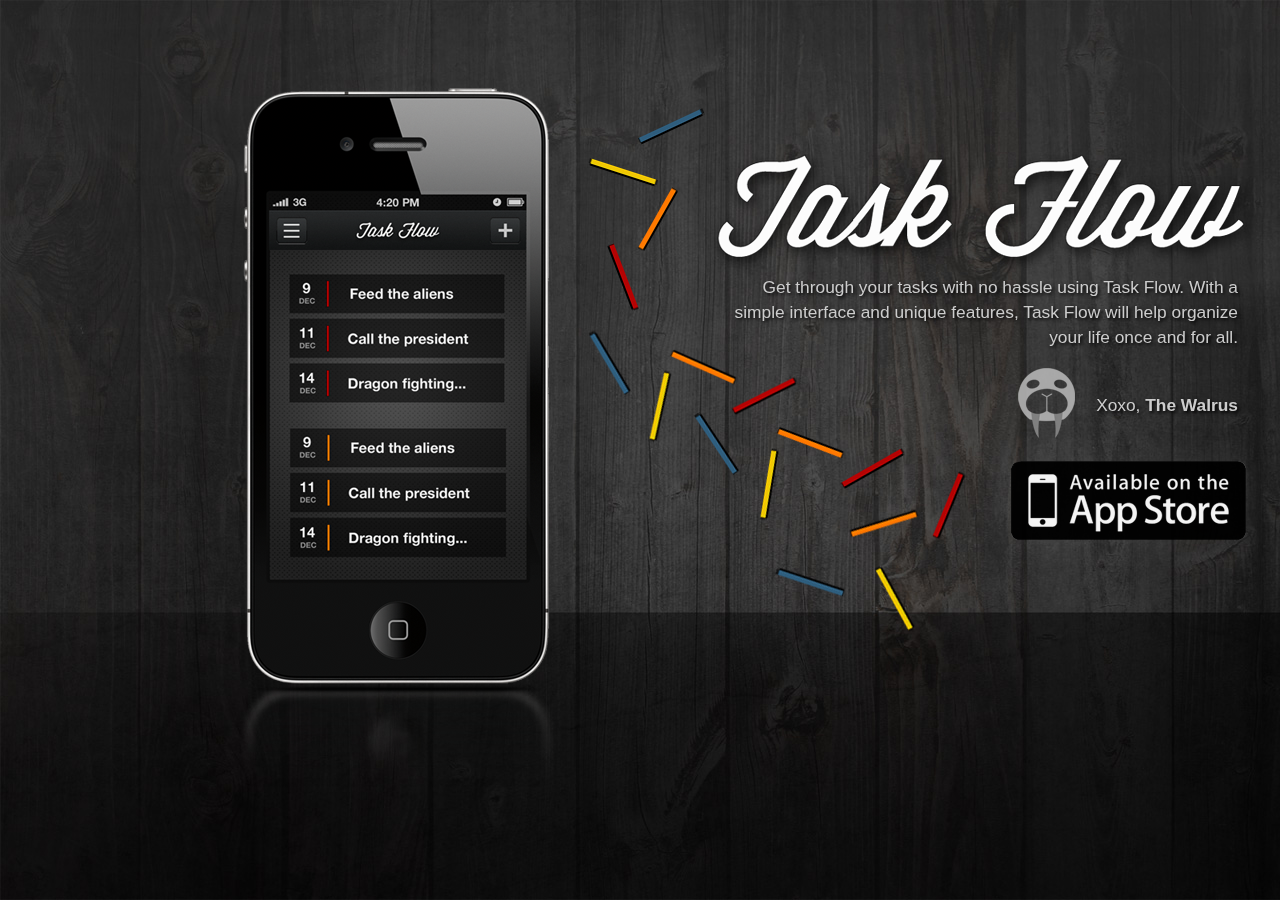
==== taskflow/index.html @ 6822f0f2 "Added task flow page" ====
<!DOCTYPE html>
<html lang="en">
<head>
  <meta charset="utf-8" />

  <!-- Always force latest IE rendering engine (even in intranet) & Chrome Frame 
       Remove this if you use the .htaccess -->
  <meta http-equiv="X-UA-Compatible" content="IE=edge,chrome=1" />

  <title>Task Flow by Walrus Apps</title>
  <meta name="description" content="" />
  <meta name="author" content="Jasenka Gracic" />

  <meta name="viewport" content="width=device-width; initial-scale=1.0" />

  <!-- Replace favicon.ico & apple-touch-icon.png in the root of your domain and delete these references -->
  <link rel="shortcut icon" href="/favicon.ico" />
  <link rel="apple-touch-icon" href="/apple-touch-icon.png" />
  <link href="stylesheet.css" rel="stylesheet" type="text/css" /> 
</head>

<body>
	<div class="app">
		<img src="assets/app-image.jpg">
	</div>
	
	<div class="title">
		<img src="assets/title.png">
	</div>
	
	<div class="sprinkles">
		<img src="assets/sprinkles.png">
	</div>
	
	<div class="mini-wally">
		<img src="assets/little-logo.png">
	</div>
	
	<div class="info">
<h3><p>Get through your tasks with no hassle using Task Flow. With
a simple interface and unique features, Task Flow will help
organize your life once and for all. 
<p><br>Xoxo, <b>The Walrus</b></p>
	</div>
		
	<div class="cta">
		<img src="assets/app-store.png">
	</div>
	
</body>
</html>
---- taskflow/stylesheet.css ----
body {
	background-image: url('assets/bg.jpg');
	background-attachment: fixed;
	background-repeat: repeat-x;
	position: fixed;
}

.app {
	display: block;
	position: absolute;
	margin: 80px 0 0 230px;
}

.title {
	display: block;
	position: absolute;
	margin: 140px 0 0 700px;
}

.sprinkles {
	display: block;
	position: absolute;
	margin: 100px 0 0 580px;	
}

.cta {
	display: block;
	position: absolute;
	margin: 420px 0 0 970px;
}

.mini-wally {
	display: block;
	position: absolute;
	margin: 360px 0 0 1010px;
}

.info {
	display: block;
	position: absolute;
	width: 510px;
	height: 200px;
	margin: 250px 0 0 720px;
	font-family: Helvetica;
	font-size: 13pt;
	text-align: right;
	color: #cccccc;
}

h3 {font-family: Helvetica; font-size: 13pt; font-weight: normal; text-shadow: black 0.1em 0.1em 0.2em; line-height:25px;}
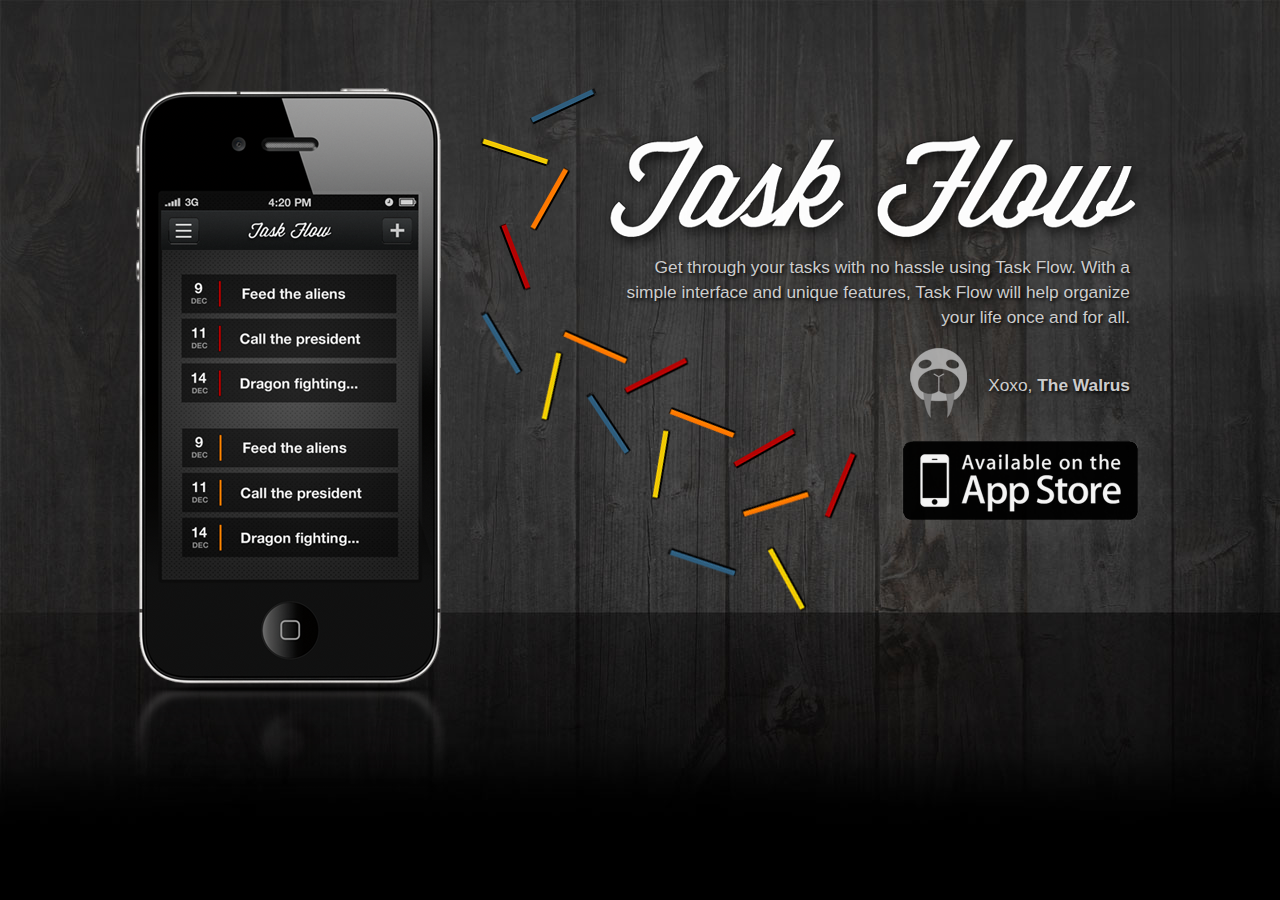
==== commit a610e3fa: "alignment fixes" ====
--- a/taskflow/index.html
+++ b/taskflow/index.html
@@ -11,8 +11,6 @@
   <meta name="description" content="" />
   <meta name="author" content="Jasenka Gracic" />
 
-  <meta name="viewport" content="width=device-width; initial-scale=1.0" />
-
   <!-- Replace favicon.ico & apple-touch-icon.png in the root of your domain and delete these references -->
   <link rel="shortcut icon" href="/favicon.ico" />
   <link rel="apple-touch-icon" href="/apple-touch-icon.png" />
@@ -20,6 +18,11 @@
 </head>
 
 <body>
+	
+	
+	
+<div class="container">
+		
 	<div class="app">
 		<img src="assets/app-image.jpg">
 	</div>
@@ -46,6 +49,10 @@
 	<div class="cta">
 		<img src="assets/app-store.png">
 	</div>
-	
+</div>
+
+
+
+
 </body>
 </html>
--- a/taskflow/stylesheet.css
+++ b/taskflow/stylesheet.css
@@ -2,50 +2,54 @@
 	background-image: url('assets/bg.jpg');
 	background-attachment: fixed;
 	background-repeat: repeat-x;
-	position: fixed;
+	background-color: #000000;
+	min-width: 800px;
+}
+
+.container {
+	position: relative;
+	margin-left: auto;
+	margin-right: auto;
+	top: 80px;
+	left: 0px;
+	width: 1020px;
+
 }
 
 .app {
-	display: block;
 	position: absolute;
-	margin: 80px 0 0 230px;
 }
 
 .title {
-	display: block;
 	position: absolute;
-	margin: 140px 0 0 700px;
+	top: 40px;
+	left: 470px;
 }
 
 .sprinkles {
-	display: block;
 	position: absolute;
-	margin: 100px 0 0 580px;	
+	left: 350px;	
 }
 
 .cta {
-	display: block;
 	position: absolute;
-	margin: 420px 0 0 970px;
+	top: 320px;
+	left: 740px;
 }
 
 .mini-wally {
-	display: block;
 	position: absolute;
-	margin: 360px 0 0 1010px;
+	top: 260px;
+	left: 780px;
 }
 
 .info {
-	display: block;
 	position: absolute;
 	width: 510px;
 	height: 200px;
-	margin: 250px 0 0 720px;
-	font-family: Helvetica;
-	font-size: 13pt;
-	text-align: right;
-	color: #cccccc;
+	top: 150px;
+	left: 490px;
 }
 
-h3 {font-family: Helvetica; font-size: 13pt; font-weight: normal; text-shadow: black 0.1em 0.1em 0.2em; line-height:25px;}
+h3 {font-family: Helvetica; font-size: 13pt; font-weight: normal; text-shadow: black 0.1em 0.1em 0.2em; line-height:25px; color: #cccccc; text-align:right;}
 
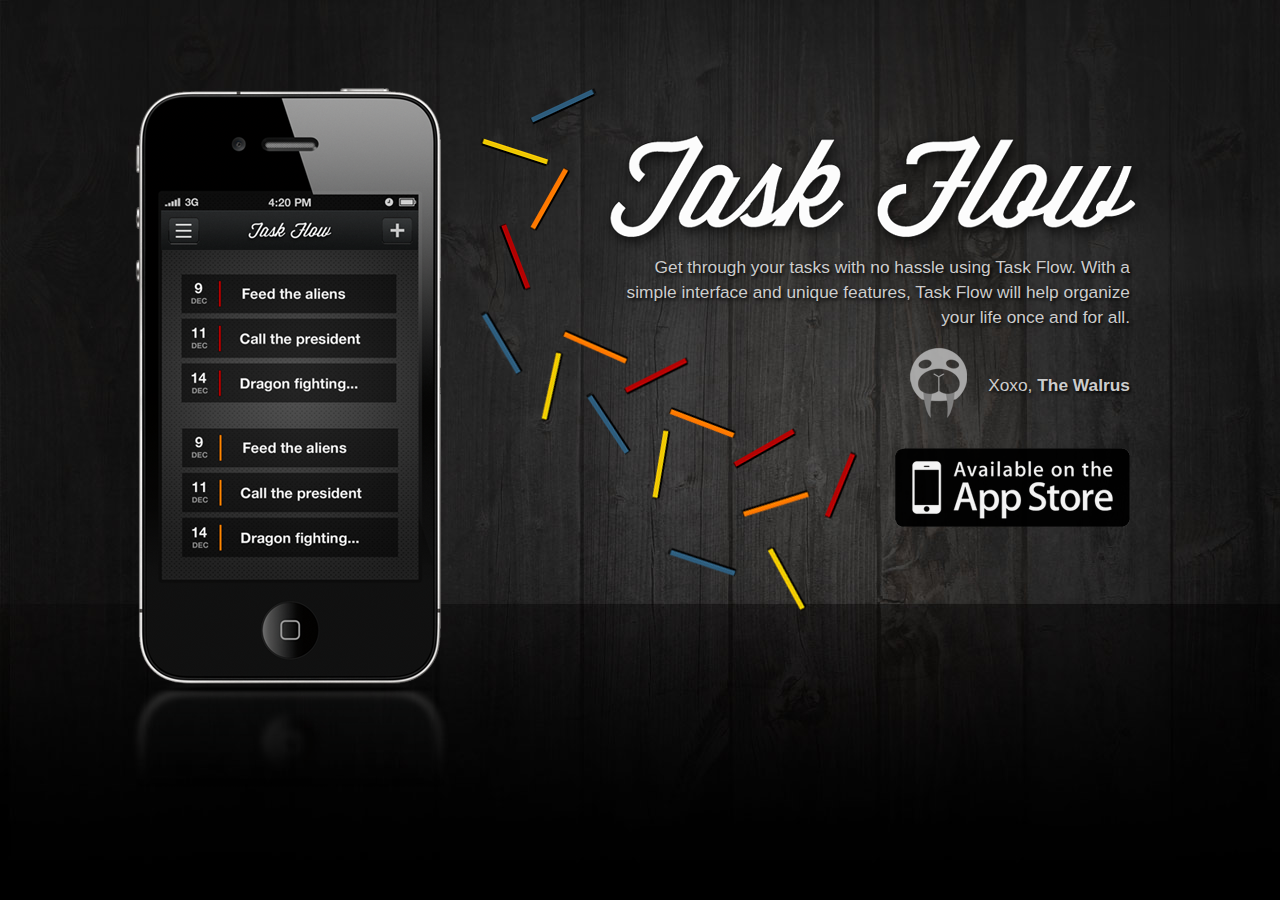
==== commit dfb965d6: "added GA" ====
--- a/taskflow/index.html
+++ b/taskflow/index.html
@@ -15,6 +15,17 @@
   <link rel="shortcut icon" href="/favicon.ico" />
   <link rel="apple-touch-icon" href="/apple-touch-icon.png" />
   <link href="stylesheet.css" rel="stylesheet" type="text/css" /> 
+  <script type="text/javascript">
+    var _gaq = _gaq || [];
+    _gaq.push(['_setAccount', 'UA-30451047-1']);
+    _gaq.push(['_trackPageview']);
+
+    (function() {
+      var ga = document.createElement('script'); ga.type = 'text/javascript'; ga.async = true;
+      ga.src = ('https:' == document.location.protocol ? 'https://ssl' : 'http://www') + '.google-analytics.com/ga.js';
+      var s = document.getElementsByTagName('script')[0]; s.parentNode.insertBefore(ga, s);
+    })();
+  </script>
 </head>
 
 <body>
@@ -47,7 +58,7 @@
 	</div>
 		
 	<div class="cta">
-		<img src="assets/app-store.png">
+		<a href="http://itunes.apple.com/us/app/task-flow-time-task-tracking/id496356644?ls=1&mt=8"><img src="assets/app-store.png"></a>
 	</div>
 </div>
 
--- a/taskflow/stylesheet.css
+++ b/taskflow/stylesheet.css
@@ -15,6 +15,7 @@
 	width: 1020px;
 
 }
+a:link {cursor: hand;}
 
 .app {
 	position: absolute;
@@ -33,8 +34,8 @@
 
 .cta {
 	position: absolute;
-	top: 320px;
-	left: 740px;
+	top: 360px;
+	left: 765px;
 }
 
 .mini-wally {
